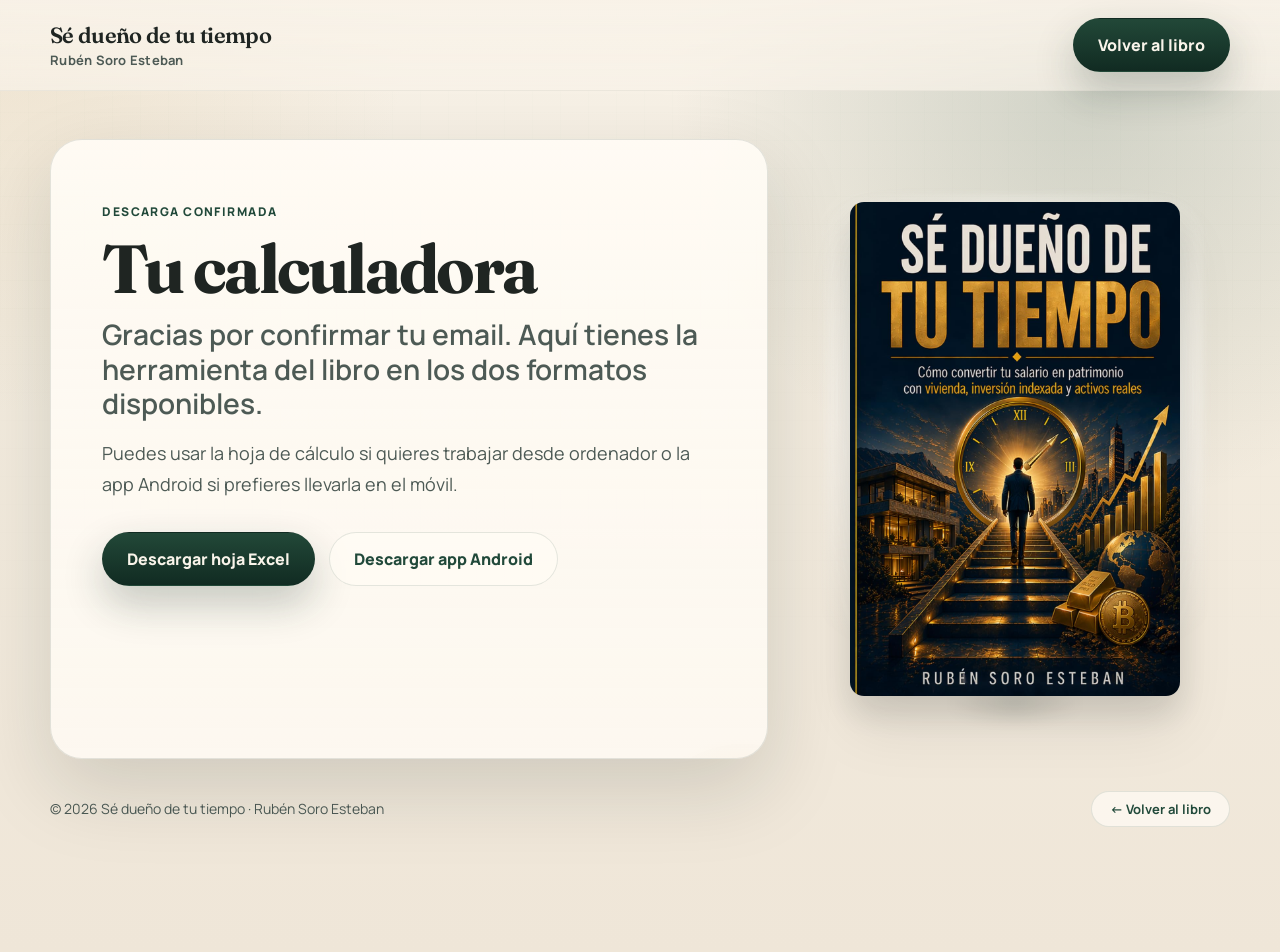
==== descargas.html @ 0a736174 "Add confirmed downloads page" ====
<!DOCTYPE html>
<html lang="es">
  <head>
    <meta charset="UTF-8" />
    <meta name="viewport" content="width=device-width, initial-scale=1.0" />
    <title>Descargas | Sé dueño de tu tiempo</title>
    <meta
      name="description"
      content="Descarga la calculadora de Sé dueño de tu tiempo en formato Excel o app Android."
    />
    <meta name="robots" content="noindex, nofollow" />
    <meta name="theme-color" content="#13261f" />
    <link rel="preconnect" href="https://fonts.googleapis.com" />
    <link rel="preconnect" href="https://fonts.gstatic.com" crossorigin />
    <link
      href="https://fonts.googleapis.com/css2?family=Fraunces:opsz,wght@9..144,500;9..144,600;9..144,700&family=Manrope:wght@400;500;600;700;800&display=swap"
      rel="stylesheet"
    />
    <link rel="stylesheet" href="style.css?v=20260604-2" />
  </head>
  <body>
    <div class="page-bg" aria-hidden="true"></div>

    <header class="site-header">
      <div class="container header-inner">
        <a class="brand" href="index.html" aria-label="Volver a la página principal">
          <span class="header-book" aria-hidden="true">
            <img
              src="assets/cover-amazon.jpg"
              alt=""
              width="100"
              height="150"
              loading="eager"
              decoding="async"
            />
          </span>
          <span class="brand-text">
            <span class="brand-title">Sé dueño de tu tiempo</span>
            <span class="brand-author">Rubén Soro Esteban</span>
          </span>
        </a>

        <a class="button button-primary button-header" href="index.html">
          Volver al libro
        </a>
      </div>
    </header>

    <main id="top">
      <section class="hero">
        <div class="container hero-grid">
          <div class="hero-copy">
            <p class="eyebrow">Descarga confirmada</p>
            <h1 class="hero-title">Tu calculadora</h1>
            <p class="hero-subtitle">
              Gracias por confirmar tu email. Aquí tienes la herramienta del libro en los dos formatos disponibles.
            </p>
            <div class="hero-body">
              <p>
                Puedes usar la hoja de cálculo si quieres trabajar desde ordenador o la app Android si prefieres llevarla en el móvil.
              </p>
            </div>
            <div class="hero-actions">
              <a
                class="button button-primary"
                href="assets/Calculadora_v2.xlsx"
                download
              >
                Descargar hoja Excel
              </a>
              <a
                class="button button-secondary"
                href="https://drive.google.com/file/d/17hr4lD9b17loOZgSNKeo1AwPjThspwOu/view?usp=drive_link"
                target="_blank"
                rel="noreferrer"
              >
                Descargar app Android
              </a>
            </div>
          </div>

          <aside class="hero-visual" aria-label="Portada del libro">
            <div class="book-stage">
              <div class="book-frame">
                <img
                  src="assets/cover-amazon.jpg"
                  alt="Portada del libro Sé dueño de tu tiempo"
                  width="1000"
                  height="1500"
                  loading="eager"
                  decoding="async"
                />
              </div>
            </div>
          </aside>
        </div>
      </section>
    </main>

    <footer class="site-footer">
      <div class="container footer-inner">
        <p>© <span id="year"></span> Sé dueño de tu tiempo · Rubén Soro Esteban</p>
        <a class="footer-back" href="index.html">← Volver al libro</a>
      </div>
    </footer>

    <script>
      document.getElementById("year").textContent = new Date().getFullYear();
    </script>
  </body>
</html>
---- style.css ----
:root {
  --bg: #f3ecdf;
  --bg-deep: #173328;
  --surface: rgba(255, 251, 244, 0.82);
  --surface-strong: rgba(255, 251, 244, 0.94);
  --surface-dark: rgba(20, 38, 31, 0.92);
  --line: rgba(30, 51, 42, 0.12);
  --line-strong: rgba(233, 220, 196, 0.24);
  --text: #1f2522;
  --text-muted: #4d5a55;
  --text-inverse: #f9f4ea;
  --accent: #21493a;
  --accent-strong: #0f2a21;
  --accent-soft: #c7a66b;
  --accent-soft-strong: #a98648;
  --shadow-lg: 0 30px 80px rgba(23, 31, 27, 0.15);
  --shadow-md: 0 18px 50px rgba(23, 31, 27, 0.1);
  --radius-xl: 32px;
  --radius-lg: 24px;
  --radius-md: 18px;
  --max-width: 1180px;
}

*,
*::before,
*::after {
  box-sizing: border-box;
}

html {
  scroll-behavior: smooth;
}

body {
  margin: 0;
  min-width: 320px;
  color: var(--text);
  font-family: "Manrope", system-ui, sans-serif;
  background:
    radial-gradient(circle at top left, rgba(199, 166, 107, 0.18), transparent 26%),
    radial-gradient(circle at 85% 10%, rgba(33, 73, 58, 0.18), transparent 30%),
    linear-gradient(180deg, #f8f2e8 0%, #f3ecdf 34%, #efe6d8 100%);
}

img {
  display: block;
  max-width: 100%;
}

a {
  color: inherit;
}

button,
input,
textarea,
select {
  font: inherit;
}

.page-bg {
  position: fixed;
  inset: 0;
  pointer-events: none;
  background-image:
    linear-gradient(rgba(33, 73, 58, 0.03) 1px, transparent 1px),
    linear-gradient(90deg, rgba(33, 73, 58, 0.03) 1px, transparent 1px);
  background-size: 28px 28px;
  mask-image: linear-gradient(180deg, rgba(0, 0, 0, 0.32), transparent 85%);
  z-index: -1;
}

.container {
  width: min(calc(100% - 32px), var(--max-width));
  margin: 0 auto;
}

.nav-back {
  color: var(--accent);
  font-weight: 700;
  white-space: nowrap;
  padding-right: 22px;
  border-right: 1px solid rgba(26, 34, 28, 0.18);
  transition: color 0.2s ease, opacity 0.2s ease;
}

.nav-back:hover,
.nav-back:focus-visible {
  color: var(--accent-soft-strong);
}

.footer-back {
  display: inline-flex;
  align-items: center;
  flex-shrink: 0;
  padding: 8px 18px;
  border-radius: 999px;
  background: rgba(255, 251, 244, 0.72);
  border: 1px solid rgba(33, 73, 58, 0.12);
  color: var(--accent);
  font-weight: 700;
  font-size: 13px;
  text-decoration: none;
  white-space: nowrap;
  transition: transform 0.2s ease, box-shadow 0.2s ease, background-color 0.2s ease;
}

.footer-back:hover,
.footer-back:focus-visible {
  transform: translateY(-1px);
  box-shadow: 0 8px 20px rgba(15, 18, 15, 0.08);
}

.site-header {
  position: sticky;
  top: 0;
  z-index: 20;
  padding: 18px 0;
  backdrop-filter: blur(18px);
  background: linear-gradient(180deg, rgba(248, 242, 232, 0.92), rgba(248, 242, 232, 0.72));
  border-bottom: 1px solid rgba(30, 51, 42, 0.06);
  transition:
    padding 0.28s ease,
    background-color 0.28s ease,
    box-shadow 0.28s ease,
    border-color 0.28s ease;
}

.site-header.is-scrolled {
  padding: 10px 0;
  background: linear-gradient(180deg, rgba(248, 242, 232, 0.97), rgba(248, 242, 232, 0.88));
  border-bottom-color: rgba(30, 51, 42, 0.1);
  box-shadow: 0 12px 30px rgba(20, 31, 27, 0.08);
}

.header-inner {
  display: flex;
  align-items: center;
  justify-content: space-between;
  gap: 20px;
}

.brand {
  display: inline-flex;
  align-items: center;
  gap: 0;
  text-decoration: none;
}

.brand-text {
  display: inline-flex;
  flex-direction: column;
  gap: 2px;
}

.header-book {
  width: 0;
  opacity: 0;
  margin-right: 0;
  overflow: hidden;
  border-radius: 12px;
  transform: translateY(6px) scale(0.86);
  transform-origin: left center;
  box-shadow: 0 14px 28px rgba(17, 43, 34, 0.12);
  transition:
    width 0.28s ease,
    opacity 0.28s ease,
    margin-right 0.28s ease,
    transform 0.28s ease;
}

.header-book img {
  display: block;
  width: 42px;
  height: auto;
  border-radius: 12px;
}

.site-header.is-scrolled .header-book {
  width: 42px;
  opacity: 1;
  margin-right: 12px;
  transform: translateY(0) scale(1);
}

.brand-kicker,
.section-label,
.eyebrow {
  text-transform: uppercase;
  letter-spacing: 0.12em;
  font-size: 12px;
  font-weight: 800;
}

.brand-kicker,
.section-label,
.eyebrow {
  color: var(--accent);
}

.brand-title {
  font-family: "Fraunces", Georgia, serif;
  font-size: 22px;
  font-weight: 600;
  letter-spacing: -0.03em;
  transition: font-size 0.28s ease;
}

.brand-author {
  color: var(--text-muted);
  font-size: 13px;
  font-weight: 700;
  letter-spacing: 0.02em;
  transition: opacity 0.28s ease, transform 0.28s ease;
}

.site-header.is-scrolled .brand-title {
  font-size: 20px;
}

.site-header.is-scrolled .brand-author {
  opacity: 0.78;
  transform: translateY(-1px);
}

.site-nav {
  display: inline-flex;
  align-items: center;
  gap: 22px;
  font-size: 14px;
  color: var(--text-muted);
}

.site-nav a {
  text-decoration: none;
}

.nav-toggle {
  display: none;
  align-items: center;
  justify-content: center;
  flex-direction: column;
  gap: 4px;
  width: 52px;
  min-height: 52px;
  padding: 0;
  border: 1px solid rgba(33, 73, 58, 0.14);
  border-radius: 18px;
  background: rgba(255, 251, 244, 0.8);
  color: var(--accent);
  cursor: pointer;
  flex-shrink: 0;
  transition:
    transform 0.2s ease,
    box-shadow 0.2s ease,
    background-color 0.2s ease,
    border-color 0.2s ease;
}

.nav-toggle:hover,
.nav-toggle:focus-visible {
  transform: translateY(-1px);
  box-shadow: 0 14px 28px rgba(17, 43, 34, 0.12);
}

.nav-toggle-bar {
  width: 18px;
  height: 2px;
  border-radius: 999px;
  background: currentColor;
  transition:
    transform 0.2s ease,
    opacity 0.2s ease;
}

.site-header.menu-open .nav-toggle {
  background: rgba(33, 73, 58, 0.08);
  border-color: rgba(33, 73, 58, 0.22);
}

.site-header.menu-open .nav-toggle-bar:nth-child(1) {
  transform: translateY(6px) rotate(45deg);
}

.site-header.menu-open .nav-toggle-bar:nth-child(2) {
  opacity: 0;
}

.site-header.menu-open .nav-toggle-bar:nth-child(3) {
  transform: translateY(-6px) rotate(-45deg);
}

.button {
  display: inline-flex;
  align-items: center;
  justify-content: center;
  min-height: 54px;
  padding: 0 24px;
  border-radius: 999px;
  border: 1px solid transparent;
  text-decoration: none;
  font-weight: 800;
  transition:
    transform 0.2s ease,
    box-shadow 0.2s ease,
    background-color 0.2s ease,
    border-color 0.2s ease;
}

.button:hover,
.button:focus-visible {
  transform: translateY(-1px);
}

.button:focus-visible,
summary:focus-visible {
  outline: 2px solid rgba(33, 73, 58, 0.3);
  outline-offset: 3px;
}

.button-primary {
  color: var(--text-inverse);
  background: linear-gradient(180deg, #224838 0%, #112b22 100%);
  box-shadow: 0 18px 40px rgba(17, 43, 34, 0.24);
}

.button-secondary {
  color: var(--accent);
  background: rgba(255, 251, 244, 0.72);
  border-color: rgba(33, 73, 58, 0.12);
}

.button-header {
  flex-shrink: 0;
}

.mobile-nav-panel {
  display: none;
}

.hero {
  padding: 48px 0 16px;
}

.hero-grid {
  display: grid;
  grid-template-columns: minmax(0, 1.1fr) minmax(320px, 430px);
  gap: 32px;
  align-items: stretch;
}

.hero-copy,
.problem-card,
.pillar-card,
.audience-card,
.contact-card,
.closing-card,
.chapter-group,
.faq-item {
  position: relative;
  overflow: hidden;
  border: 1px solid var(--line);
  background: linear-gradient(180deg, var(--surface-strong), var(--surface));
  box-shadow: var(--shadow-lg);
}

.hero-copy,
.contact-card,
.closing-card {
  border-radius: var(--radius-xl);
}

.hero-copy {
  padding: clamp(28px, 4vw, 52px);
}

.hero-copy::after,
.closing-card::after {
  content: "";
  position: absolute;
  inset: auto -12% -32% auto;
  width: 220px;
  height: 220px;
  border-radius: 50%;
  background: radial-gradient(circle, rgba(199, 166, 107, 0.18), transparent 70%);
  pointer-events: none;
}

.hero-title,
.section-heading h2,
.audience-card h2,
.closing-card h2 {
  font-family: "Fraunces", Georgia, serif;
  letter-spacing: -0.04em;
}

.hero-title {
  margin: 16px 0 16px;
  max-width: 10ch;
  font-size: clamp(40px, 6.6vw, 68px);
  line-height: 0.96;
}

.hero-subtitle {
  margin: 0 0 18px;
  max-width: 720px;
  font-size: clamp(20px, 2.2vw, 30px);
  line-height: 1.22;
  color: var(--text-muted);
  font-weight: 600;
}

.hero-note {
  display: flex;
  flex-wrap: wrap;
  gap: 10px;
  margin: 26px 0;
}

.hero-note span {
  display: inline-flex;
  align-items: center;
  min-height: 36px;
  padding: 0 14px;
  border-radius: 999px;
  border: 1px solid rgba(33, 73, 58, 0.12);
  background: rgba(255, 251, 244, 0.7);
  color: var(--accent);
  font-size: 14px;
  font-weight: 700;
}

.hero-body {
  display: grid;
  gap: 16px;
  max-width: 720px;
  color: var(--text-muted);
  font-size: 18px;
  line-height: 1.72;
}

.hero-body p {
  margin: 0;
}

.hero-actions,
.closing-actions {
  display: flex;
  flex-wrap: wrap;
  gap: 14px;
  margin-top: 32px;
}

.hero-points,
.check-list {
  margin: 28px 0 0;
  padding: 0;
  list-style: none;
  display: grid;
  gap: 12px;
}

.hero-points li,
.check-list li {
  position: relative;
  padding-left: 28px;
  color: var(--text-muted);
  line-height: 1.55;
}

.hero-points li::before,
.check-list li::before {
  content: "";
  position: absolute;
  left: 0;
  top: 9px;
  width: 10px;
  height: 10px;
  border-radius: 50%;
  background: linear-gradient(180deg, var(--accent-soft), var(--accent-soft-strong));
  box-shadow: 0 0 0 5px rgba(199, 166, 107, 0.16);
}

.hero-visual {
  position: relative;
  display: flex;
  align-items: center;
  justify-content: center;
  min-height: 620px;
  padding: 0;
  overflow: visible;
}

.hero-visual::before {
  content: "";
  position: absolute;
  left: 50%;
  top: 50%;
  width: min(88%, 440px);
  height: min(82%, 560px);
  transform: translate(-50%, -50%);
  border-radius: 44px;
  background:
    radial-gradient(circle at 50% 40%, rgba(255, 252, 246, 0.96), rgba(255, 252, 246, 0.62) 44%, rgba(255, 252, 246, 0.16) 68%, transparent 82%);
  filter: blur(4px);
  pointer-events: none;
}

.hero-visual::after {
  content: "";
  position: absolute;
  left: 50%;
  bottom: 44px;
  width: 44%;
  height: 24px;
  transform: translateX(-50%);
  border-radius: 50%;
  background: radial-gradient(circle, rgba(23, 31, 27, 0.16), transparent 72%);
  filter: blur(10px);
  pointer-events: none;
}

.book-stage {
  position: relative;
  width: 100%;
  max-width: 360px;
  padding: 0;
}

.book-frame {
  position: relative;
  z-index: 2;
  width: min(100%, 330px);
  margin: 0 auto;
  background: transparent;
  border: 0;
  box-shadow: none;
}

.book-frame img {
  width: 100%;
  height: auto;
  border-radius: 14px;
  box-shadow:
    0 18px 32px rgba(18, 28, 24, 0.12),
    0 34px 60px rgba(18, 28, 24, 0.08);
}

.section {
  padding: 40px 0;
  scroll-margin-top: 96px;
}

.section-contrast {
  padding: 52px 0;
}

.section-toolkit {
  padding-top: 0;
}

.section-heading {
  max-width: 760px;
  margin-bottom: 28px;
}

.section-heading h2,
.audience-card h2,
.closing-card h2 {
  margin: 12px 0 22px;
  font-size: clamp(34px, 5vw, 56px);
  line-height: 1;
}

.section-heading p,
.audience-card p,
.closing-card p {
  margin: 0;
  color: var(--text-muted);
  font-size: 17px;
  line-height: 1.7;
}

.problem-grid {
  display: grid;
  grid-template-columns: repeat(3, minmax(0, 1fr));
  gap: 18px;
}

.problem-card,
.pillar-card {
  border-radius: var(--radius-lg);
  padding: 24px;
  min-height: 220px;
}

.problem-card h3,
.pillar-card h3,
.chapter-group h3 {
  margin: 0 0 12px;
  font-family: "Fraunces", Georgia, serif;
  font-size: 28px;
  line-height: 1.08;
  letter-spacing: -0.03em;
}

.problem-card p,
.pillar-card p,
.chapter-group-header p {
  margin: 0;
  color: var(--text-muted);
  line-height: 1.65;
}

.pillar-grid {
  display: grid;
  grid-template-columns: repeat(2, minmax(0, 1fr));
  gap: 18px;
}

.chapter-groups {
  display: grid;
  gap: 20px;
}

.chapter-group {
  border-radius: var(--radius-lg);
  padding: 24px;
}

.chapter-group-header {
  max-width: 720px;
  margin-bottom: 16px;
}

.chapter-list {
  display: grid;
  gap: 12px;
}

.chapter-item,
.faq-item {
  border: 1px solid rgba(30, 51, 42, 0.1);
  border-radius: var(--radius-md);
  background: rgba(255, 251, 244, 0.7);
  box-shadow: none;
}

.chapter-item summary,
.faq-item summary {
  cursor: pointer;
  list-style: none;
  display: flex;
  align-items: center;
  gap: 16px;
  padding: 18px 20px;
  font-weight: 800;
}

.chapter-item summary::-webkit-details-marker,
.faq-item summary::-webkit-details-marker {
  display: none;
}

.chapter-item summary::after,
.faq-item summary::after {
  content: "+";
  margin-left: auto;
  color: var(--accent);
  font-size: 24px;
  line-height: 1;
}

.chapter-item[open] summary::after,
.faq-item[open] summary::after {
  content: "−";
}

.chapter-number {
  display: inline-flex;
  align-items: center;
  justify-content: center;
  width: 42px;
  height: 42px;
  border-radius: 50%;
  flex-shrink: 0;
  background: rgba(33, 73, 58, 0.08);
  color: var(--accent);
}

.chapter-title {
  font-size: 18px;
  line-height: 1.35;
}

.chapter-item p,
.faq-item p {
  margin: 0;
  padding: 0 20px 20px;
  color: var(--text-muted);
  line-height: 1.65;
}

.audience-grid {
  display: grid;
  grid-template-columns: repeat(2, minmax(0, 1fr));
  gap: 18px;
}

.resource-grid {
  display: grid;
  grid-template-columns: 1.2fr 1fr;
  gap: 18px;
}

.testimonial-heading {
  display: flex;
  flex-direction: column;
  gap: 6px;
}

.testimonial-carousel {
  max-width: 980px;
  margin: 0 auto;
  display: grid;
  grid-template-columns: auto minmax(0, 1fr) auto;
  gap: 14px;
  align-items: center;
}

.testimonial-viewport {
  overflow: hidden;
  border-radius: 28px;
  box-shadow: var(--shadow-lg);
}

.testimonial-track {
  display: flex;
  transition: transform 0.32s ease;
  will-change: transform;
}

.testimonial-slide {
  position: relative;
  flex: 0 0 100%;
  padding: clamp(22px, 3vw, 30px);
  border-radius: 28px;
  border: 1px solid rgba(33, 73, 58, 0.12);
  background:
    radial-gradient(circle at top right, rgba(199, 166, 107, 0.2), transparent 30%),
    linear-gradient(180deg, rgba(255, 251, 244, 0.96), rgba(247, 239, 227, 0.94));
}

.testimonial-stars {
  display: flex;
  gap: 4px;
  margin-bottom: 12px;
}

.testimonial-stars svg {
  width: 18px;
  height: 18px;
  fill: #d98a1c;
}

.testimonial-slide h3 {
  margin: 0;
  max-width: 20ch;
  font-family: "Fraunces", Georgia, serif;
  font-size: clamp(24px, 3vw, 34px);
  line-height: 1.06;
  letter-spacing: -0.04em;
}

.testimonial-excerpt {
  margin: 16px 0 0;
  max-width: 68ch;
  color: var(--text);
  font-size: clamp(16px, 1.45vw, 19px);
  line-height: 1.58;
  font-weight: 500;
  font-style: italic;
}

.testimonial-meta {
  margin: 14px 0 0;
  color: var(--text-muted);
  font-size: 13px;
  font-weight: 800;
  letter-spacing: 0.05em;
  text-transform: uppercase;
}

.testimonial-nav {
  display: inline-flex;
  align-items: center;
  justify-content: center;
  width: 46px;
  height: 46px;
  border: 1px solid rgba(33, 73, 58, 0.14);
  border-radius: 50%;
  background: rgba(255, 251, 244, 0.88);
  color: var(--accent);
  cursor: pointer;
  transition:
    transform 0.2s ease,
    box-shadow 0.2s ease,
    opacity 0.2s ease;
}

.testimonial-nav span {
  font-size: 24px;
  line-height: 1;
}

.testimonial-nav:hover,
.testimonial-nav:focus-visible {
  transform: translateY(-1px);
  box-shadow: 0 14px 28px rgba(17, 43, 34, 0.12);
}

.testimonial-nav:disabled {
  opacity: 0.38;
  cursor: default;
  transform: none;
  box-shadow: none;
}

.testimonial-dots {
  display: flex;
  justify-content: center;
  gap: 8px;
  margin-top: 16px;
}

.testimonial-dot {
  width: 10px;
  height: 10px;
  padding: 0;
  border: 0;
  border-radius: 50%;
  background: rgba(33, 73, 58, 0.18);
  cursor: pointer;
  transition:
    transform 0.2s ease,
    background-color 0.2s ease;
}

.testimonial-dot.is-active {
  background: var(--accent);
  transform: scale(1.08);
}

.testimonial-caption {
  margin-top: 12px;
  color: var(--text-muted);
  font-size: 13px;
  text-align: center;
}

.resource-card {
  padding: 28px 32px;
  border-radius: var(--radius-lg);
  border: 1px solid rgba(33, 73, 58, 0.12);
  background:
    radial-gradient(circle at top right, rgba(199, 166, 107, 0.18), transparent 34%),
    linear-gradient(180deg, rgba(255, 250, 242, 0.96), rgba(248, 241, 229, 0.94));
  box-shadow: var(--shadow-md);
}

.resource-card-featured {
  background:
    radial-gradient(circle at top right, rgba(199, 166, 107, 0.22), transparent 34%),
    linear-gradient(180deg, rgba(255, 250, 242, 0.98), rgba(245, 237, 223, 0.96));
}

.resource-card h3 {
  margin: 12px 0 12px;
  font-family: "Fraunces", Georgia, serif;
  font-size: clamp(28px, 4vw, 42px);
  line-height: 1.02;
  letter-spacing: -0.03em;
}

.resource-card p {
  margin: 0;
}

.resource-card p:last-of-type {
  margin: 0;
  color: var(--text-muted);
  font-size: 17px;
  line-height: 1.7;
}

.resource-card .button {
  margin-top: 20px;
}

.resource-actions {
  display: flex;
  flex-direction: column;
  gap: 12px;
  margin-top: 20px;
}

.resource-actions .button {
  margin-top: 0;
}

.related-book {
  display: grid;
  grid-template-columns: minmax(96px, 142px) minmax(0, 1fr);
  gap: clamp(18px, 3vw, 32px);
  align-items: center;
  max-width: 760px;
  margin: 0 auto;
  padding: clamp(20px, 3vw, 28px);
  border: 1px solid rgba(33, 73, 58, 0.12);
  border-radius: var(--radius-lg);
  background:
    radial-gradient(circle at top right, rgba(199, 166, 107, 0.18), transparent 32%),
    linear-gradient(180deg, rgba(255, 251, 244, 0.96), rgba(247, 239, 227, 0.94));
  box-shadow: var(--shadow-md);
}

.related-book-cover {
  display: block;
  width: min(142px, 34vw);
  max-width: 142px;
  overflow: hidden;
  border-radius: 12px;
  box-shadow: 0 14px 32px rgba(17, 43, 34, 0.16);
  transform: rotate(-1.5deg);
  transition:
    transform 0.22s ease,
    box-shadow 0.22s ease;
}

.related-book-cover:hover,
.related-book-cover:focus-visible {
  transform: translateY(-2px) rotate(-1deg);
  box-shadow: 0 24px 52px rgba(17, 43, 34, 0.22);
}

.related-book-cover img {
  display: block;
  width: 100%;
  height: auto;
}

.related-book-copy h2 {
  margin: 8px 0 10px;
  font-family: "Fraunces", Georgia, serif;
  font-size: clamp(26px, 3vw, 38px);
  line-height: 1.02;
  letter-spacing: -0.03em;
}

.related-book-copy p:not(.section-label) {
  margin: 0;
  max-width: 62ch;
  color: var(--text-muted);
  font-size: 16px;
  line-height: 1.62;
}

.related-book-copy .button {
  margin-top: 18px;
}

.audience-card {
  border-radius: var(--radius-lg);
  padding: 28px;
}

.audience-card-muted {
  background:
    radial-gradient(circle at top right, rgba(199, 166, 107, 0.12), transparent 34%),
    linear-gradient(180deg, rgba(255, 247, 235, 0.92), rgba(250, 241, 226, 0.92));
}

.contact-card {
  display: flex;
  align-items: center;
  justify-content: space-between;
  gap: 24px;
  padding: clamp(28px, 4vw, 42px);
  background:
    radial-gradient(circle at top right, rgba(199, 166, 107, 0.16), transparent 30%),
    linear-gradient(180deg, rgba(255, 251, 244, 0.96), rgba(247, 239, 227, 0.94));
}

.contact-copy {
  max-width: 720px;
}

.contact-copy h2 {
  margin: 12px 0 18px;
  font-family: "Fraunces", Georgia, serif;
  font-size: clamp(34px, 5vw, 52px);
  line-height: 1;
  letter-spacing: -0.04em;
}

.contact-copy p {
  margin: 0;
  color: var(--text-muted);
  font-size: 17px;
  line-height: 1.7;
}

.author-bio {
  display: grid;
  gap: 14px;
}

.contact-links {
  display: grid;
  gap: 10px;
  margin-top: 18px;
}

.contact-email {
  display: inline-block;
  color: var(--accent);
  font-size: 18px;
  font-weight: 800;
  text-decoration-thickness: 2px;
  text-underline-offset: 4px;
  word-break: break-word;
}

.contact-actions {
  display: flex;
  flex-direction: column;
  gap: 12px;
  flex: 0 0 260px;
}

.contact-button {
  width: 100%;
  min-width: 0;
  text-align: center;
}

.check-list-muted li::before {
  background: linear-gradient(180deg, #8b5b4e, #603d35);
  box-shadow: 0 0 0 5px rgba(139, 91, 78, 0.12);
}

.faq-list {
  display: grid;
  gap: 12px;
}

.closing-card {
  display: flex;
  align-items: end;
  justify-content: space-between;
  gap: 24px;
  padding: clamp(28px, 4vw, 42px);
  background:
    radial-gradient(circle at top right, rgba(199, 166, 107, 0.18), transparent 30%),
    linear-gradient(180deg, rgba(255, 251, 244, 0.96), rgba(250, 244, 233, 0.92));
}

.closing-card h2 span {
  display: block;
  color: var(--accent);
}

.closing-card em {
  font-style: italic;
}

.site-footer {
  padding: 0 0 120px;
}

.footer-inner {
  display: flex;
  align-items: center;
  justify-content: space-between;
  gap: 16px;
  padding-top: 10px;
  color: var(--text-muted);
  font-size: 14px;
}

.footer-note {
  text-align: right;
}

.mobile-cta {
  position: fixed;
  left: 0;
  right: 0;
  bottom: 0;
  z-index: 30;
  display: none;
  gap: 10px;
  padding:
    12px
    max(18px, env(safe-area-inset-right, 0px))
    calc(12px + env(safe-area-inset-bottom, 0px))
    max(18px, env(safe-area-inset-left, 0px));
  border-radius: 24px 24px 0 0;
  background: rgba(248, 242, 232, 0.92);
  border: 1px solid rgba(30, 51, 42, 0.1);
  border-bottom: 0;
  box-shadow: 0 20px 40px rgba(15, 28, 22, 0.18);
  backdrop-filter: blur(18px);
}

.mobile-cta .button {
  flex: 1;
  min-height: 48px;
}

.closing-actions {
  display: flex;
  flex-direction: column;
  align-items: stretch;
  gap: 12px;
  flex: 0 0 260px;
  margin-top: 20px;
}

.closing-actions .button {
  width: 100%;
  min-width: 0;
  text-align: center;
}

@media (max-width: 1080px) {
  .hero-grid,
  .problem-grid,
  .pillar-grid,
  .audience-grid,
  .resource-grid,
  .related-book {
    grid-template-columns: 1fr;
  }

  .hero-visual {
    min-height: 500px;
    padding: 8px 0;
  }

  .book-stage {
    max-width: 320px;
  }

  .problem-card,
  .pillar-card {
    min-height: 0;
  }

  .closing-card {
    flex-direction: column;
    align-items: start;
    justify-content: flex-start;
    gap: 0;
  }

  .contact-card {
    flex-direction: column;
    align-items: flex-start;
  }

  .contact-actions {
    width: 100%;
    flex: none;
    margin-top: 20px;
  }

  .closing-actions {
    width: 100%;
    flex: none;
    margin-top: 20px;
  }

  .related-book-cover {
    width: min(140px, 42vw);
    max-width: 140px;
  }

}

@media (max-width: 860px) {
  .site-nav,
  .button-header {
    display: none;
  }

  .header-inner {
    flex-wrap: wrap;
    row-gap: 14px;
  }

  .brand {
    flex: 1 1 auto;
    min-width: 0;
  }

  .brand-text {
    min-width: 0;
  }

  .brand-title,
  .brand-author {
    overflow: hidden;
    text-overflow: ellipsis;
    white-space: nowrap;
  }

  .nav-toggle {
    display: inline-flex;
  }

  .site-header {
    padding: 14px 0;
  }

  .site-header.is-scrolled {
    padding: 10px 0;
  }

  .site-header.menu-open,
  .site-header.menu-open.is-scrolled {
    background: linear-gradient(180deg, rgba(248, 242, 232, 0.98), rgba(248, 242, 232, 0.94));
    box-shadow: 0 12px 30px rgba(20, 31, 27, 0.1);
  }

  .site-header.menu-open .mobile-nav-panel {
    display: flex;
    flex-direction: column;
    gap: 14px;
    flex: 1 0 100%;
    padding: 16px;
    border: 1px solid rgba(30, 51, 42, 0.08);
    border-radius: 24px;
    background: rgba(255, 251, 244, 0.86);
    box-shadow: 0 20px 40px rgba(15, 28, 22, 0.12);
  }

  .mobile-nav {
    display: flex;
    flex-direction: column;
    gap: 8px;
  }

  .mobile-nav a {
    padding: 14px 16px;
    border-radius: 16px;
    text-decoration: none;
    color: var(--text);
    background: rgba(255, 251, 244, 0.72);
    border: 1px solid rgba(30, 51, 42, 0.08);
  }

  .mobile-nav-button {
    width: 100%;
    min-height: 50px;
  }

  .hero {
    padding-top: 28px;
  }

  .mobile-cta {
    display: flex;
  }

  .site-footer {
    padding-bottom: calc(108px + env(safe-area-inset-bottom, 0px));
  }
}

@media (max-width: 720px) {
  .container {
    width: min(calc(100% - 36px), var(--max-width));
  }

  .brand-title {
    font-size: clamp(18px, 5.6vw, 21px);
  }

  .brand-author {
    font-size: 12px;
  }

  .hero-copy,
  .hero-visual,
  .chapter-group,
  .audience-card,
  .contact-card,
  .closing-card,
  .resource-card,
  .testimonial-slide {
    padding: 22px;
  }

  .header-book img {
    width: 34px;
  }

  .site-header.is-scrolled .header-book {
    width: 34px;
    margin-right: 10px;
  }

  .hero-title {
    font-size: clamp(38px, 14vw, 58px);
  }

  .hero-subtitle {
    font-size: 20px;
  }

  .hero-body,
  .section-heading p,
  .problem-card p,
  .pillar-card p,
  .chapter-group-header p,
  .chapter-item p,
  .faq-item p,
  .contact-copy p {
    font-size: 16px;
  }

  .contact-copy h2 {
    font-size: clamp(30px, 11vw, 46px);
  }

  .hero-actions,
  .closing-actions {
    flex-direction: column;
  }

  .testimonial-carousel {
    grid-template-columns: 1fr;
    gap: 12px;
  }

  .testimonial-nav {
    width: 100%;
    height: 46px;
    border-radius: 999px;
  }

  .testimonial-nav-prev {
    order: 2;
  }

  .testimonial-viewport {
    order: 1;
  }

  .testimonial-nav-next {
    order: 3;
  }

  .testimonial-slide h3 {
    max-width: none;
  }

  .testimonial-excerpt {
    font-size: 18px;
  }

  .button {
    width: 100%;
  }

  .hero-visual {
    min-height: 400px;
  }

  .book-stage {
    display: flex;
    align-items: center;
  }

  .book-frame {
    width: min(100%, 280px);
  }

  .chapter-item summary,
  .faq-item summary {
    padding: 16px;
  }

  .chapter-item p,
  .faq-item p {
    padding: 0 16px 16px;
  }

  .footer-inner {
    flex-direction: column;
    align-items: flex-start;
  }

  .footer-note {
    text-align: left;
  }
}
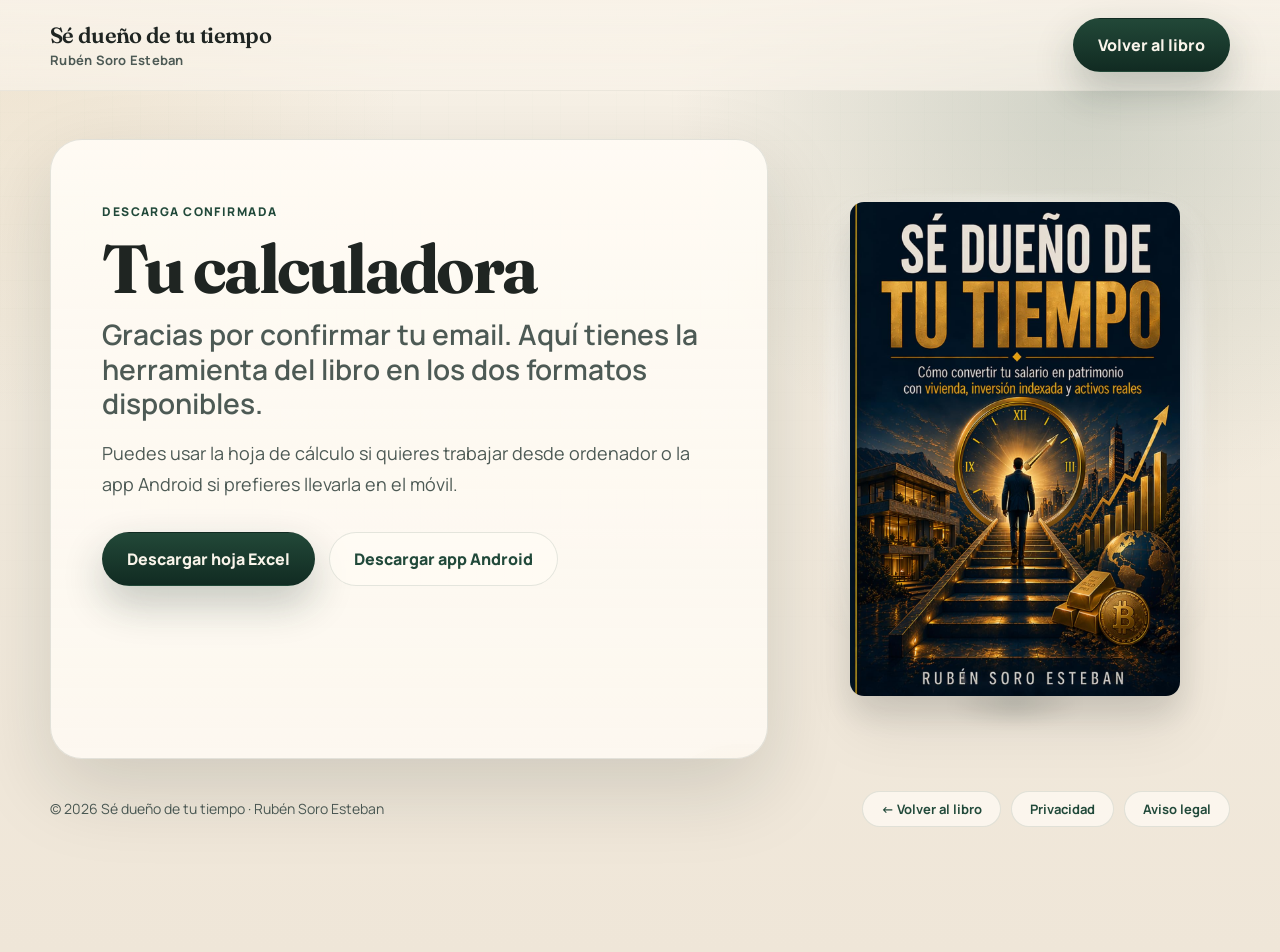
==== commit 06041338: "Link legal pages from downloads page" ====
--- a/descargas.html
+++ b/descargas.html
@@ -17,6 +17,7 @@
       rel="stylesheet"
     />
     <link rel="stylesheet" href="style.css?v=20260604-2" />
+    <link rel="stylesheet" href="legal.css?v=20260626-1" />
   </head>
   <body>
     <div class="page-bg" aria-hidden="true"></div>
@@ -100,7 +101,11 @@
     <footer class="site-footer">
       <div class="container footer-inner">
         <p>© <span id="year"></span> Sé dueño de tu tiempo · Rubén Soro Esteban</p>
-        <a class="footer-back" href="index.html">← Volver al libro</a>
+        <nav class="legal-footer-links" aria-label="Enlaces legales">
+          <a class="footer-back" href="index.html">← Volver al libro</a>
+          <a class="footer-back" href="privacidad.html">Privacidad</a>
+          <a class="footer-back" href="aviso-legal.html">Aviso legal</a>
+        </nav>
       </div>
     </footer>
 
--- a/legal.css
+++ b/legal.css
@@ -0,0 +1,80 @@
+.legal-section {
+  padding: 48px 0 72px;
+}
+
+.legal-card {
+  max-width: 920px;
+  margin: 0 auto;
+  padding: clamp(24px, 4vw, 44px);
+  border: 1px solid var(--line);
+  border-radius: var(--radius-xl);
+  background: linear-gradient(180deg, var(--surface-strong), var(--surface));
+  box-shadow: var(--shadow-lg);
+}
+
+.legal-card h1,
+.legal-card h2 {
+  font-family: "Fraunces", Georgia, serif;
+  letter-spacing: -0.03em;
+}
+
+.legal-card h1 {
+  margin: 0 0 12px;
+  font-size: clamp(38px, 6vw, 58px);
+  line-height: 1;
+}
+
+.legal-card h2 {
+  margin: 32px 0 12px;
+  font-size: clamp(24px, 3vw, 34px);
+  line-height: 1.1;
+}
+
+.legal-card p,
+.legal-card li {
+  color: var(--text-muted);
+  font-size: 16px;
+  line-height: 1.72;
+}
+
+.legal-card p {
+  margin: 0 0 14px;
+}
+
+.legal-card ul {
+  margin: 0 0 18px;
+  padding-left: 22px;
+}
+
+.legal-card a {
+  color: var(--accent);
+  font-weight: 800;
+  text-underline-offset: 4px;
+}
+
+.legal-meta {
+  margin-bottom: 28px;
+  color: var(--accent);
+  font-weight: 800;
+  font-size: 14px;
+}
+
+.legal-footer-links {
+  display: flex;
+  flex-wrap: wrap;
+  gap: 10px;
+  align-items: center;
+}
+
+.privacy-note {
+  margin: 14px 0 0;
+  color: var(--text-muted);
+  font-size: 13px;
+  line-height: 1.55;
+}
+
+.privacy-note a {
+  color: var(--accent);
+  font-weight: 800;
+  text-underline-offset: 3px;
+}
